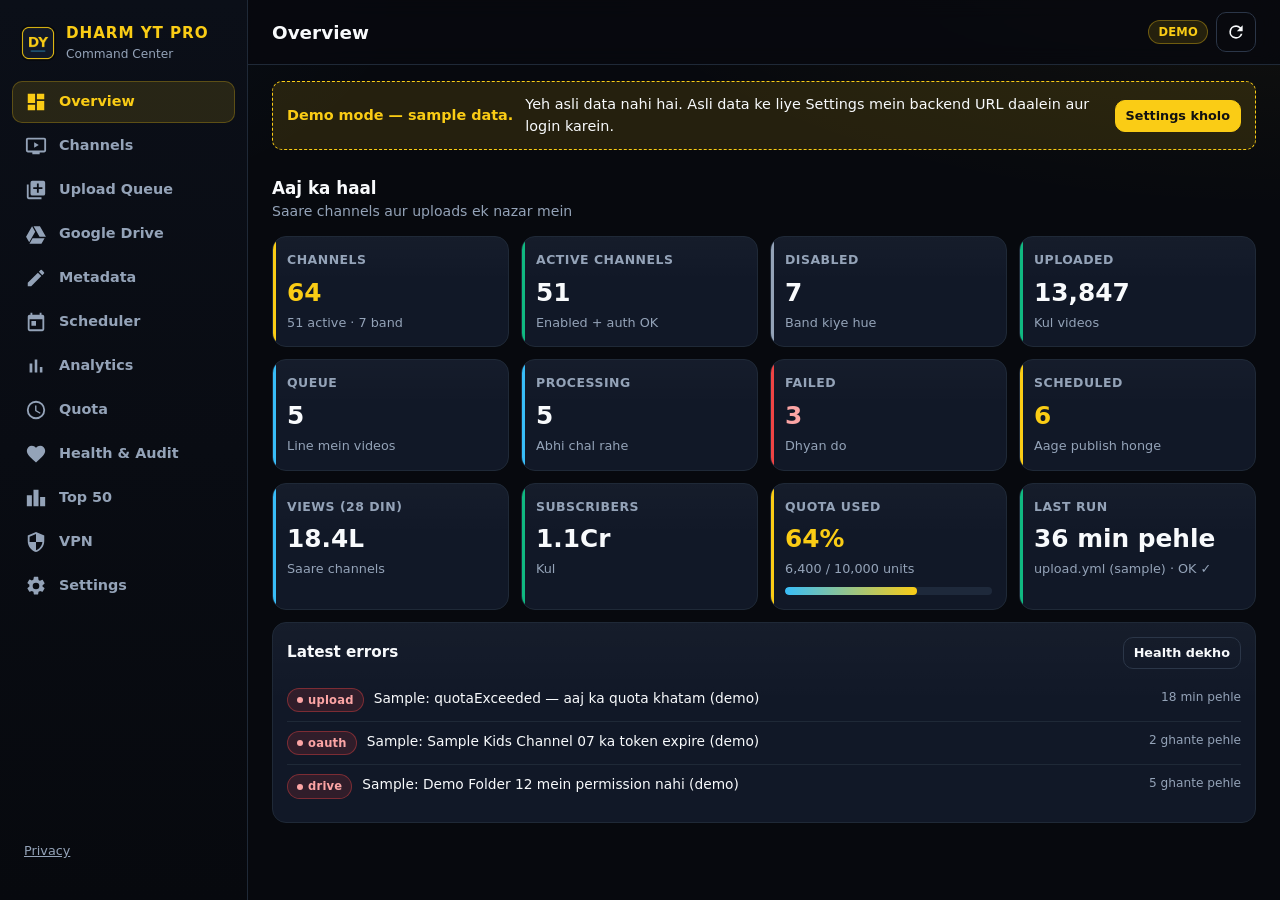
==== docs/index.html @ cf19b7e7 "Phases 3-5,8: OAuth, Drive discovery, resumable upload engine, quota, scheduler, cleanup, workflows;" ====
<!doctype html>
<html lang="hi-Latn">
<head>
  <meta charset="utf-8">
  <meta name="viewport" content="width=device-width, initial-scale=1, viewport-fit=cover">
  <meta name="theme-color" content="#07090e">
  <meta name="color-scheme" content="dark">
  <meta name="referrer" content="no-referrer">
  <meta http-equiv="Content-Security-Policy" content="object-src 'none'; base-uri 'self'; form-action 'none'">
  <meta name="robots" content="noindex, nofollow">
  <meta name="description" content="DHARM YT PRO - multi-channel YouTube upload command center">
  <title>DHARM YT PRO · Command Center</title>
  <link rel="manifest" href="manifest.json">
  <link rel="icon" type="image/png" sizes="192x192" href="icons/icon-192.png">
  <link rel="apple-touch-icon" href="icons/icon-192.png">
  <link rel="stylesheet" href="css/dashboard.css">
</head>
<body>
  <a class="skip-link" href="#main">Content par jaayein</a>

  <div class="layout">
    <aside class="sidenav" aria-label="Main navigation">
      <div class="brand">
        <img src="icons/icon-192.png" alt="" width="36" height="36">
        <div>
          <strong>DHARM YT PRO</strong>
          <span>Command Center</span>
        </div>
      </div>
      <nav id="side-nav" class="side-links"></nav>
      <p class="side-foot"><a href="privacy.html">Privacy</a></p>
    </aside>

    <div class="content">
      <header class="topbar">
        <div class="topbar-title">
          <img class="topbar-logo" src="icons/icon-192.png" alt="" width="28" height="28">
          <h1 id="page-title">Overview</h1>
        </div>
        <div class="topbar-actions">
          <span id="conn-pill" class="pill pill-muted" role="status">—</span>
          <button id="refresh-btn" class="btn btn-ghost btn-icon" type="button" aria-label="Refresh karein" title="Refresh">
            <svg viewBox="0 0 24 24" width="20" height="20" aria-hidden="true"><path fill="currentColor" d="M17.65 6.35A7.95 7.95 0 0 0 12 4a8 8 0 1 0 7.75 10h-2.08A6 6 0 1 1 12 6c1.66 0 3.14.69 4.22 1.78L13 11h7V4l-2.35 2.35z"/></svg>
          </button>
        </div>
      </header>

      <div id="demo-banner" class="demo-banner" role="status" hidden>
        <strong>Demo mode — sample data.</strong>
        <span>Yeh asli data nahi hai. Asli data ke liye Settings mein backend URL daalein aur login karein.</span>
        <a href="#settings" class="btn btn-sm btn-gold">Settings kholo</a>
      </div>

      <main id="main" tabindex="-1" aria-live="polite"></main>
    </div>
  </div>

  <nav id="bottom-nav" class="bottomnav" aria-label="Mobile navigation"></nav>

  <div id="more-sheet" class="sheet" hidden>
    <div class="sheet-backdrop" data-close="sheet"></div>
    <div class="sheet-panel" role="dialog" aria-modal="true" aria-labelledby="more-title">
      <div class="sheet-head">
        <h2 id="more-title">Saare sections</h2>
        <button class="btn btn-ghost btn-icon" type="button" data-close="sheet" aria-label="Band karein">✕</button>
      </div>
      <div id="more-links" class="sheet-grid"></div>
    </div>
  </div>

  <dialog id="confirm-dialog" class="dialog" aria-labelledby="confirm-title">
    <form method="dialog">
      <h2 id="confirm-title">Pakka?</h2>
      <p id="confirm-text"></p>
      <div class="dialog-actions">
        <button class="btn btn-ghost" value="cancel" type="submit">Nahi, ruko</button>
        <button class="btn btn-danger" value="ok" type="submit" id="confirm-ok">Haan, karo</button>
      </div>
    </form>
  </dialog>

  <div id="toasts" class="toasts" role="status" aria-live="polite"></div>

  <noscript><p class="noscript">Is dashboard ke liye JavaScript on karein.</p></noscript>

  <script src="js/components/ui.js"></script>
  <script src="js/demo-data.js"></script>
  <script src="js/api.js"></script>
  <script src="js/auth.js"></script>
  <script src="js/components/overview.js"></script>
  <script src="js/components/channels.js"></script>
  <script src="js/components/queue.js"></script>
  <script src="js/components/drive.js"></script>
  <script src="js/components/metadata.js"></script>
  <script src="js/components/scheduler.js"></script>
  <script src="js/components/analytics.js"></script>
  <script src="js/components/quota.js"></script>
  <script src="js/components/health.js"></script>
  <script src="js/components/leaderboard.js"></script>
  <script src="js/components/vpn.js"></script>
  <script src="js/components/settings.js"></script>
  <script src="js/app.js"></script>
</body>
</html>
---- docs/css/dashboard.css ----
/* DHARM YT PRO — Luxe Obsidian + Gold Command Center */
:root {
  --background: #07090e;
  --card: #111827;
  --card-2: #0d1320;
  --line: #1f2937;
  --line-2: #2b3648;
  --gold: #facc15;
  --gold-soft: rgba(250, 204, 21, 0.12);
  --cyan: #38bdf8;
  --cyan-soft: rgba(56, 189, 248, 0.12);
  --green: #10b981;
  --green-soft: rgba(16, 185, 129, 0.14);
  --red: #ef4444;
  --red-soft: rgba(239, 68, 68, 0.14);
  --orange: #fb923c;
  --text: #f8fafc;
  --muted: #94a3b8;
  --radius: 14px;
  --radius-sm: 10px;
  --shadow: 0 8px 30px rgba(0, 0, 0, 0.35);
  --font: system-ui, -apple-system, "Segoe UI", Roboto, "Noto Sans", sans-serif;
  --mono: ui-monospace, SFMono-Regular, Menlo, Consolas, monospace;
  --nav-h: 64px;
  --safe-b: env(safe-area-inset-bottom, 0px);
}

* { box-sizing: border-box; }
html, body { margin: 0; }
body {
  background:
    radial-gradient(1200px 500px at 100% -10%, rgba(250, 204, 21, 0.06), transparent 60%),
    radial-gradient(900px 400px at -10% 0%, rgba(56, 189, 248, 0.05), transparent 60%),
    var(--background);
  background-attachment: fixed;
  color: var(--text);
  font: 15px/1.5 var(--font);
  -webkit-font-smoothing: antialiased;
  min-height: 100vh;
  overflow-x: hidden;
}
img { max-width: 100%; }
a { color: var(--cyan); }
h1, h2, h3 { margin: 0; line-height: 1.25; }
h2 { font-size: 1.05rem; }
h3 { font-size: 0.95rem; }
p { margin: 0 0 0.6rem; }
.muted { color: var(--muted); }
.mono { font-family: var(--mono); font-size: 0.86em; }
.small { font-size: 0.82rem; }
[hidden] { display: none !important; }

:focus-visible { outline: 2px solid var(--gold); outline-offset: 2px; border-radius: 6px; }
.skip-link { position: absolute; left: -999px; top: 8px; background: var(--gold); color: #000; padding: 8px 12px; border-radius: 8px; z-index: 100; }
.skip-link:focus { left: 8px; }
.sr-only { position: absolute; width: 1px; height: 1px; padding: 0; margin: -1px; overflow: hidden; clip: rect(0 0 0 0); border: 0; }

/* ---------- Layout ---------- */
.layout { display: flex; min-height: 100vh; }
.sidenav { display: none; }
.content { flex: 1; min-width: 0; padding-bottom: calc(var(--nav-h) + var(--safe-b) + 16px); }

.topbar {
  position: sticky; top: 0; z-index: 20;
  display: flex; align-items: center; justify-content: space-between; gap: 10px;
  padding: 10px 16px;
  background: rgba(7, 9, 14, 0.86);
  backdrop-filter: blur(10px);
  border-bottom: 1px solid var(--line);
}
.topbar-title { display: flex; align-items: center; gap: 10px; min-width: 0; }
.topbar-title h1 { font-size: 1.15rem; white-space: nowrap; overflow: hidden; text-overflow: ellipsis; }
.topbar-logo { border-radius: 7px; flex: none; }
.topbar-actions { display: flex; align-items: center; gap: 8px; flex: none; }

main { padding: 16px; max-width: 1280px; margin: 0 auto; outline: none; }
main:focus, main:focus-visible { outline: none; }

.demo-banner {
  margin: 12px 16px 0;
  padding: 12px 14px;
  border: 1px dashed var(--gold);
  background: var(--gold-soft);
  border-radius: var(--radius-sm);
  display: flex; flex-wrap: wrap; align-items: center; gap: 6px 12px;
  font-size: 0.9rem;
}
.demo-banner strong { color: var(--gold); }
.demo-banner span { color: var(--text); flex: 1 1 220px; }

/* ---------- Bottom nav (mobile) ---------- */
.bottomnav {
  position: fixed; left: 0; right: 0; bottom: 0; z-index: 30;
  display: grid; grid-template-columns: repeat(5, 1fr);
  height: calc(var(--nav-h) + var(--safe-b));
  padding-bottom: var(--safe-b);
  background: rgba(10, 13, 21, 0.96);
  backdrop-filter: blur(10px);
  border-top: 1px solid var(--line);
}
.bottomnav a, .bottomnav button {
  display: flex; flex-direction: column; align-items: center; justify-content: center; gap: 3px;
  color: var(--muted); text-decoration: none; font: 600 0.7rem var(--font);
  background: none; border: 0; cursor: pointer; min-width: 0; padding: 4px 2px;
}
.bottomnav svg, .side-links svg, .sheet-grid svg { width: 22px; height: 22px; flex: none; }
.bottomnav [aria-current="page"] { color: var(--gold); }
.bottomnav [aria-current="page"] svg { filter: drop-shadow(0 0 6px rgba(250, 204, 21, 0.5)); }

/* ---------- Side nav (desktop) ---------- */
@media (min-width: 960px) {
  .bottomnav { display: none; }
  .content { padding-bottom: 24px; }
  .topbar-logo { display: none; }
  .sidenav {
    display: flex; flex-direction: column;
    position: sticky; top: 0; height: 100vh;
    width: 248px; flex: none;
    padding: 18px 12px;
    border-right: 1px solid var(--line);
    background: linear-gradient(180deg, #0b0f18, #07090e);
    overflow-y: auto;
  }
  .brand { display: flex; align-items: center; gap: 10px; padding: 4px 8px 18px; }
  .brand img { border-radius: 9px; }
  .brand strong { display: block; letter-spacing: 0.06em; color: var(--gold); font-size: 0.95rem; }
  .brand span { display: block; color: var(--muted); font-size: 0.76rem; }
  .side-links { display: flex; flex-direction: column; gap: 2px; }
  .side-links a {
    display: flex; align-items: center; gap: 12px;
    padding: 9px 12px; border-radius: 10px;
    color: var(--muted); text-decoration: none; font-weight: 600; font-size: 0.9rem;
    border: 1px solid transparent;
  }
  .side-links a:hover { color: var(--text); background: rgba(255, 255, 255, 0.03); }
  .side-links a[aria-current="page"] { color: var(--gold); background: var(--gold-soft); border-color: rgba(250, 204, 21, 0.25); }
  .side-foot { margin-top: auto; padding: 12px; font-size: 0.8rem; }
  .side-foot a { color: var(--muted); }
  main { padding: 24px; }
  .demo-banner { margin: 16px 24px 0; }
  .topbar { padding: 12px 24px; }
}

/* ---------- More sheet ---------- */
.sheet { position: fixed; inset: 0; z-index: 50; }
.sheet-backdrop { position: absolute; inset: 0; background: rgba(0, 0, 0, 0.6); }
.sheet-panel {
  position: absolute; left: 0; right: 0; bottom: 0;
  max-height: 80vh; overflow-y: auto;
  background: var(--card); border-top: 1px solid var(--line-2);
  border-radius: 18px 18px 0 0; padding: 16px 16px calc(16px + var(--safe-b));
  box-shadow: var(--shadow);
}
.sheet-head { display: flex; justify-content: space-between; align-items: center; margin-bottom: 12px; }
.sheet-grid { display: grid; grid-template-columns: repeat(3, 1fr); gap: 8px; }
.sheet-grid a {
  display: flex; flex-direction: column; align-items: center; gap: 6px; text-align: center;
  padding: 12px 6px; border-radius: 12px; background: var(--card-2); border: 1px solid var(--line);
  color: var(--text); text-decoration: none; font-size: 0.78rem; font-weight: 600;
}
.sheet-grid a[aria-current="page"] { border-color: var(--gold); color: var(--gold); }

/* ---------- Cards & grids ---------- */
.section-head { display: flex; flex-wrap: wrap; align-items: center; justify-content: space-between; gap: 10px; margin: 4px 0 14px; }
.section-head p { margin: 2px 0 0; color: var(--muted); font-size: 0.88rem; }
.grid { display: grid; gap: 12px; }
.grid-stats { grid-template-columns: repeat(2, minmax(0, 1fr)); }
.grid-2 { grid-template-columns: minmax(0, 1fr); }
@media (min-width: 640px) { .grid-stats { grid-template-columns: repeat(3, minmax(0, 1fr)); } }
@media (min-width: 1100px) {
  .grid-stats { grid-template-columns: repeat(4, minmax(0, 1fr)); }
  .grid-2 { grid-template-columns: repeat(2, minmax(0, 1fr)); }
}

.card {
  background: linear-gradient(180deg, rgba(255, 255, 255, 0.02), transparent 40%), var(--card);
  border: 1px solid var(--line);
  border-radius: var(--radius);
  padding: 14px;
  min-width: 0;
}
.card-head { display: flex; align-items: center; justify-content: space-between; gap: 8px; margin-bottom: 10px; flex-wrap: wrap; }
.stack > * + * { margin-top: 12px; }

.stat { position: relative; overflow: hidden; }
.stat::after { content: ""; position: absolute; left: 0; top: 0; bottom: 0; width: 3px; background: var(--accent, var(--gold)); }
.stat-label { color: var(--muted); font-size: 0.78rem; font-weight: 600; text-transform: uppercase; letter-spacing: 0.04em; }
.stat-value { font-size: 1.55rem; font-weight: 750; margin-top: 4px; font-variant-numeric: tabular-nums; overflow-wrap: anywhere; }
.stat-sub { color: var(--muted); font-size: 0.8rem; margin-top: 2px; overflow-wrap: anywhere; }
.accent-gold { --accent: var(--gold); }
.accent-cyan { --accent: var(--cyan); }
.accent-green { --accent: var(--green); }
.accent-red { --accent: var(--red); }
.accent-muted { --accent: var(--muted); }
.stat.accent-gold .stat-value { color: var(--gold); }
.stat.accent-red .stat-value { color: #fca5a5; }

/* ---------- Buttons & form ---------- */
.btn {
  display: inline-flex; align-items: center; justify-content: center; gap: 6px;
  min-height: 40px; padding: 8px 14px;
  border-radius: 10px; border: 1px solid var(--line-2);
  background: #172033; color: var(--text);
  font: 600 0.88rem var(--font); cursor: pointer; text-decoration: none;
  transition: background 0.15s, border-color 0.15s, transform 0.05s;
}
.btn:hover { border-color: #3b4a63; background: #1b263b; }
.btn:active { transform: translateY(1px); }
.btn[disabled], .btn[aria-disabled="true"] { opacity: 0.5; cursor: not-allowed; }
.btn-gold { background: var(--gold); color: #111; border-color: var(--gold); }
.btn-gold:hover { background: #fde047; border-color: #fde047; }
.btn-cyan { background: var(--cyan-soft); color: var(--cyan); border-color: rgba(56, 189, 248, 0.4); }
.btn-danger { background: var(--red-soft); color: #fca5a5; border-color: rgba(239, 68, 68, 0.45); }
.btn-danger:hover { background: rgba(239, 68, 68, 0.25); }
.btn-ghost { background: transparent; border-color: var(--line-2); }
.btn-sm { min-height: 32px; padding: 4px 10px; font-size: 0.8rem; }
.btn-icon { width: 40px; padding: 0; }
.btn-row { display: flex; flex-wrap: wrap; gap: 8px; }

.field { display: flex; flex-direction: column; gap: 6px; min-width: 0; }
.field label, .field .label { font-weight: 600; font-size: 0.85rem; }
.field-row { display: flex; justify-content: space-between; align-items: baseline; gap: 8px; }
.form-grid { display: grid; gap: 14px; grid-template-columns: minmax(0, 1fr); }
@media (min-width: 720px) { .form-grid.two { grid-template-columns: repeat(2, minmax(0, 1fr)); } .span-2 { grid-column: 1 / -1; } }
input, select, textarea {
  width: 100%; min-height: 42px;
  background: var(--card-2); color: var(--text);
  border: 1px solid var(--line-2); border-radius: 10px;
  padding: 9px 12px; font: 0.92rem var(--font);
}
textarea { min-height: 120px; resize: vertical; }
input:focus, select:focus, textarea:focus { outline: none; border-color: var(--gold); box-shadow: 0 0 0 3px var(--gold-soft); }
input::placeholder, textarea::placeholder { color: #64748b; }
input[type="checkbox"] { width: auto; min-height: 0; }
.hint { color: var(--muted); font-size: 0.78rem; }
.counter { font-variant-numeric: tabular-nums; color: var(--muted); font-size: 0.78rem; }
.counter.warn { color: var(--gold); }
.counter.over { color: var(--red); font-weight: 700; }
.input-error { border-color: var(--red) !important; }
.error-text { color: #fca5a5; font-size: 0.8rem; }

.search { position: relative; flex: 1 1 220px; }
.search input { padding-left: 36px; }
.search svg { position: absolute; left: 11px; top: 50%; transform: translateY(-50%); width: 18px; height: 18px; color: var(--muted); }

/* Toggle switch */
.switch { position: relative; display: inline-flex; align-items: center; gap: 8px; cursor: pointer; }
.switch input { position: absolute; opacity: 0; width: 44px; height: 26px; margin: 0; cursor: pointer; }
.switch .track { width: 44px; height: 26px; border-radius: 999px; background: #273244; border: 1px solid var(--line-2); position: relative; transition: background 0.15s; flex: none; }
.switch .track::after { content: ""; position: absolute; top: 3px; left: 3px; width: 18px; height: 18px; border-radius: 50%; background: var(--muted); transition: transform 0.15s, background 0.15s; }
.switch input:checked + .track { background: var(--green-soft); border-color: var(--green); }
.switch input:checked + .track::after { transform: translateX(18px); background: var(--green); }
.switch input:focus-visible + .track { outline: 2px solid var(--gold); outline-offset: 2px; }
.switch input:disabled + .track { opacity: 0.5; }

/* Segmented control */
.segmented { display: inline-flex; flex-wrap: wrap; gap: 4px; padding: 4px; background: var(--card-2); border: 1px solid var(--line); border-radius: 12px; }
.card > .segmented { display: flex; }
.card > .segmented button { flex: 1 1 auto; }
.segmented button { border: 0; background: transparent; color: var(--muted); font: 600 0.82rem var(--font); padding: 7px 12px; border-radius: 8px; cursor: pointer; min-height: 34px; }
.segmented button[aria-pressed="true"] { background: var(--gold); color: #111; }

/* ---------- Chips & pills ---------- */
.chip, .pill {
  display: inline-flex; align-items: center; gap: 5px;
  padding: 2px 9px; border-radius: 999px;
  font-size: 0.72rem; font-weight: 700; letter-spacing: 0.02em; white-space: nowrap;
  border: 1px solid transparent; line-height: 1.6;
}
.chip::before { content: ""; width: 6px; height: 6px; border-radius: 50%; background: currentColor; }
.chip-muted, .pill-muted { color: var(--muted); background: rgba(148, 163, 184, 0.12); border-color: rgba(148, 163, 184, 0.25); }
.chip-cyan { color: var(--cyan); background: var(--cyan-soft); border-color: rgba(56, 189, 248, 0.35); }
.chip-gold, .pill-gold { color: var(--gold); background: var(--gold-soft); border-color: rgba(250, 204, 21, 0.35); }
.chip-green, .pill-green { color: #34d399; background: var(--green-soft); border-color: rgba(16, 185, 129, 0.4); }
.chip-red, .pill-red { color: #fca5a5; background: var(--red-soft); border-color: rgba(239, 68, 68, 0.4); }
.chip-orange { color: var(--orange); background: rgba(251, 146, 60, 0.12); border-color: rgba(251, 146, 60, 0.35); }
.chip-live::before { animation: pulse 1.4s infinite; }
@keyframes pulse { 50% { opacity: 0.3; } }

/* ---------- Lists ---------- */
.list { list-style: none; margin: 0; padding: 0; display: flex; flex-direction: column; gap: 10px; }
.item {
  display: flex; gap: 12px; align-items: center;
  padding: 12px; border-radius: 12px; background: var(--card); border: 1px solid var(--line); min-width: 0;
}
.item-main { flex: 1; min-width: 0; }
.item-title { font-weight: 650; overflow: hidden; text-overflow: ellipsis; white-space: nowrap; }
.item-meta { display: flex; flex-wrap: wrap; gap: 4px 10px; color: var(--muted); font-size: 0.8rem; margin-top: 3px; }
.item-meta span { overflow-wrap: anywhere; }
.item-side { display: flex; flex-direction: column; align-items: flex-end; gap: 6px; flex: none; }
.item.disabled-row { opacity: 0.72; }

.avatar {
  width: 44px; height: 44px; border-radius: 50%; flex: none; object-fit: cover;
  display: inline-flex; align-items: center; justify-content: center;
  font-weight: 800; font-size: 0.95rem; color: #111;
  background: linear-gradient(135deg, var(--gold), #f59e0b);
  border: 2px solid rgba(250, 204, 21, 0.35);
}
.avatar.c1 { background: linear-gradient(135deg, var(--cyan), #6366f1); }
.avatar.c2 { background: linear-gradient(135deg, #34d399, #0ea5e9); }
.avatar.c3 { background: linear-gradient(135deg, #f472b6, #facc15); }

.progress { height: 8px; background: #1e293b; border-radius: 999px; overflow: hidden; margin-top: 8px; }
.progress > span { display: block; height: 100%; width: 0; background: linear-gradient(90deg, var(--cyan), var(--gold)); border-radius: inherit; transition: width 0.4s; }
.progress.ok > span { background: var(--green); }
.progress.bad > span { background: var(--red); }
.progress.lg { height: 14px; }

/* ---------- Tables ---------- */
.table-wrap { overflow-x: auto; border: 1px solid var(--line); border-radius: var(--radius); background: var(--card); -webkit-overflow-scrolling: touch; }
table { width: 100%; border-collapse: collapse; font-size: 0.88rem; }
th, td { text-align: left; padding: 10px 12px; border-bottom: 1px solid var(--line); white-space: nowrap; }
th { color: var(--muted); font-size: 0.74rem; text-transform: uppercase; letter-spacing: 0.05em; background: var(--card-2); position: sticky; top: 0; }
td.num, th.num { text-align: right; font-variant-numeric: tabular-nums; }
tr:last-child td { border-bottom: 0; }
th button.sort { all: unset; cursor: pointer; display: inline-flex; gap: 4px; align-items: center; }
th button.sort:focus-visible { outline: 2px solid var(--gold); border-radius: 4px; }
th[aria-sort="ascending"] , th[aria-sort="descending"] { color: var(--gold); }
.rank { font-weight: 800; color: var(--muted); width: 2.5em; }
.rank.top { color: var(--gold); }
.cell-name { display: flex; align-items: center; gap: 10px; max-width: 260px; }
.cell-name span { overflow: hidden; text-overflow: ellipsis; }
.cell-name .avatar { width: 30px; height: 30px; font-size: 0.72rem; border-width: 1px; }

/* ---------- Charts ---------- */
.bars { display: flex; align-items: flex-end; gap: 3px; height: 150px; padding-top: 6px; }
.bars .bar { flex: 1; min-width: 2px; background: linear-gradient(180deg, var(--gold), rgba(250, 204, 21, 0.25)); border-radius: 4px 4px 0 0; position: relative; }
.bars .bar.null { background: repeating-linear-gradient(45deg, #1e293b, #1e293b 3px, #273244 3px, #273244 6px); height: 6px !important; }
.bars-axis { display: flex; justify-content: space-between; color: var(--muted); font-size: 0.72rem; margin-top: 6px; }
.meter { display: grid; grid-template-columns: 1fr; gap: 6px; }
.ring { width: 140px; height: 140px; margin: 0 auto; }

/* ---------- States ---------- */
.state { text-align: center; padding: 32px 16px; color: var(--muted); border: 1px dashed var(--line-2); border-radius: var(--radius); background: rgba(17, 24, 39, 0.5); }
.state h3 { color: var(--text); margin-bottom: 6px; }
.state.error { border-color: rgba(239, 68, 68, 0.5); background: var(--red-soft); }
.state.error h3 { color: #fca5a5; }
.state .btn { margin-top: 12px; }
.skeleton { background: linear-gradient(90deg, #111827 0%, #1b2436 50%, #111827 100%); background-size: 200% 100%; animation: shimmer 1.2s infinite; border-radius: var(--radius); min-height: 92px; border: 1px solid var(--line); }
@keyframes shimmer { to { background-position: -200% 0; } }
.spinner { width: 16px; height: 16px; border: 2px solid currentColor; border-right-color: transparent; border-radius: 50%; animation: spin 0.7s linear infinite; display: inline-block; }
@keyframes spin { to { transform: rotate(360deg); } }

/* ---------- Errors list ---------- */
.err-list { list-style: none; margin: 0; padding: 0; }
.err-list li { padding: 9px 0; border-bottom: 1px solid var(--line); font-size: 0.86rem; display: flex; gap: 10px; align-items: flex-start; }
.err-list li:last-child { border-bottom: 0; }
.err-list .when { color: var(--muted); font-size: 0.76rem; white-space: nowrap; }
.err-list .msg { flex: 1; min-width: 0; overflow-wrap: anywhere; }

.kv { display: grid; grid-template-columns: auto minmax(0, 1fr); gap: 8px 14px; font-size: 0.88rem; margin: 0; }
.kv dt { color: var(--muted); }
.kv dd { margin: 0; overflow-wrap: anywhere; text-align: right; }

.tag-list { display: flex; flex-wrap: wrap; gap: 6px; }
.tag { background: var(--cyan-soft); color: var(--cyan); border: 1px solid rgba(56, 189, 248, 0.3); padding: 2px 8px 2px 10px; border-radius: 999px; font-size: 0.78rem; display: inline-flex; align-items: center; gap: 4px; }
.tag button { all: unset; cursor: pointer; padding: 0 3px; color: var(--muted); font-weight: 700; }
.tag button:focus-visible { outline: 2px solid var(--gold); }

/* ---------- Dialog & toast ---------- */
.dialog { background: var(--card); color: var(--text); border: 1px solid var(--line-2); border-radius: 16px; padding: 20px; width: min(92vw, 420px); box-shadow: var(--shadow); }
.dialog::backdrop { background: rgba(0, 0, 0, 0.65); }
.dialog h2 { margin-bottom: 8px; color: var(--gold); }
.dialog p { color: var(--muted); overflow-wrap: anywhere; }
.dialog-actions { display: flex; justify-content: flex-end; gap: 8px; margin-top: 16px; flex-wrap: wrap; }

.toasts { position: fixed; left: 50%; transform: translateX(-50%); bottom: calc(var(--nav-h) + var(--safe-b) + 12px); z-index: 60; display: flex; flex-direction: column; gap: 8px; width: min(92vw, 420px); pointer-events: none; }
@media (min-width: 960px) { .toasts { bottom: 20px; left: auto; right: 20px; transform: none; } }
.toast { pointer-events: auto; background: #172033; border: 1px solid var(--line-2); border-left: 4px solid var(--cyan); border-radius: 10px; padding: 10px 14px; box-shadow: var(--shadow); font-size: 0.88rem; }
.toast.ok { border-left-color: var(--green); }
.toast.err { border-left-color: var(--red); }
.toast.warn { border-left-color: var(--gold); }

.noscript { padding: 20px; text-align: center; }
.callout { padding: 12px 14px; border-radius: var(--radius-sm); background: var(--cyan-soft); border: 1px solid rgba(56, 189, 248, 0.3); font-size: 0.86rem; }
.callout.warn { background: var(--gold-soft); border-color: rgba(250, 204, 21, 0.35); }
.callout.bad { background: var(--red-soft); border-color: rgba(239, 68, 68, 0.4); }
.divider { height: 1px; background: var(--line); margin: 14px 0; }

/* ---------- Privacy doc page ---------- */
.doc-page main.doc { max-width: 760px; margin: 0 auto; padding: 24px 18px 60px; }
.doc h1 { color: var(--gold); margin: 12px 0 4px; }
.doc h2 { margin: 22px 0 8px; color: var(--text); }
.doc li { margin-bottom: 6px; color: #cbd5e1; }
.doc p { color: #cbd5e1; }

@media (max-width: 420px) {
  .segmented button { padding: 7px 9px; }
  .stat-value { font-size: 1.35rem; }
  .cell-name { max-width: 170px; }
  th, td { padding: 9px 10px; }
}
body.route-settings .demo-banner .btn { display: none; }

@media (prefers-reduced-motion: reduce) {
  *, *::before, *::after { animation: none !important; transition: none !important; }
}
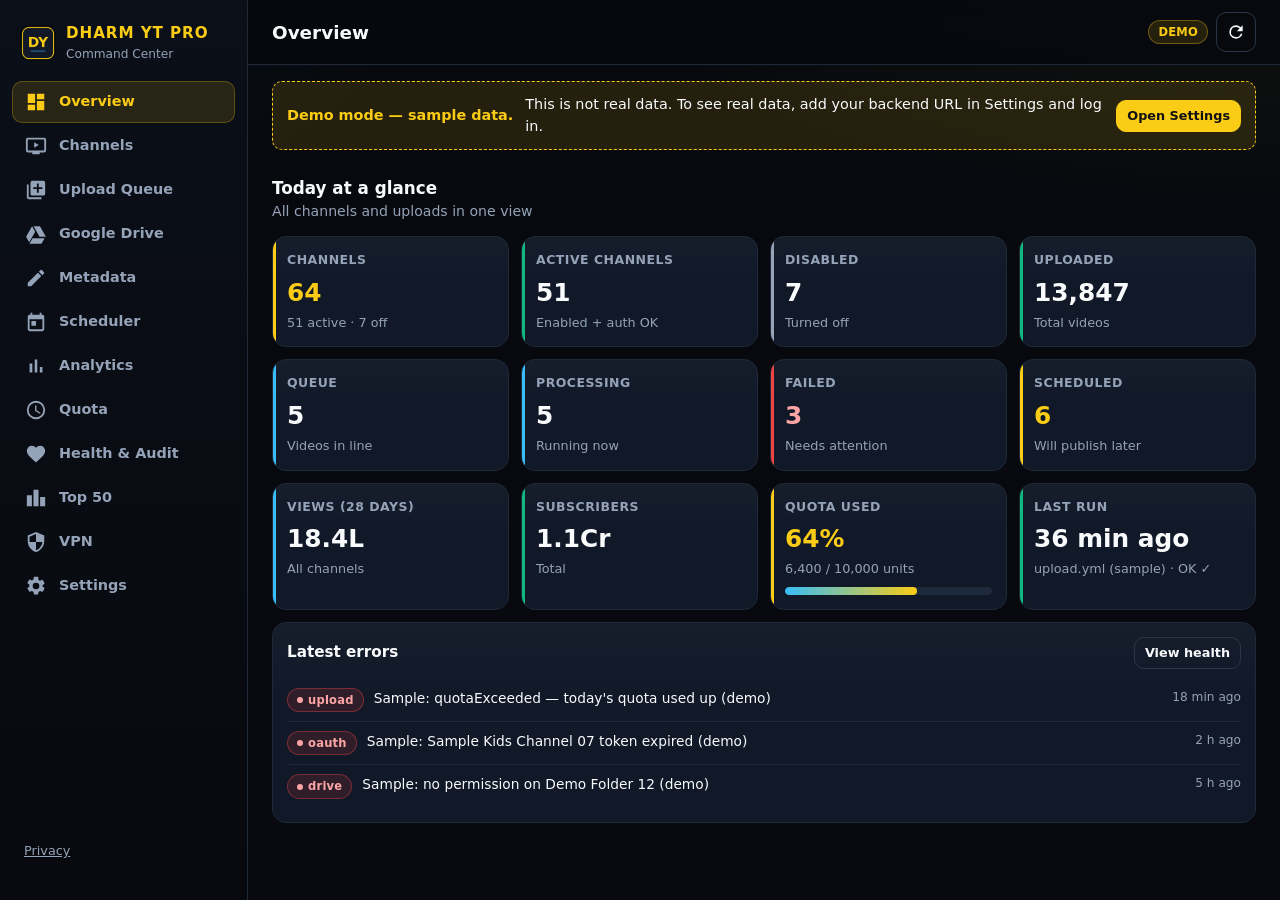
==== commit e3231659: "English everywhere; Phase 9: per-channel WireGuard VPN with matrix upload workflow" ====
--- a/docs/index.html
+++ b/docs/index.html
@@ -1,5 +1,5 @@
 <!doctype html>
-<html lang="hi-Latn">
+<html lang="en">
 <head>
   <meta charset="utf-8">
   <meta name="viewport" content="width=device-width, initial-scale=1, viewport-fit=cover">
@@ -16,7 +16,7 @@
   <link rel="stylesheet" href="css/dashboard.css">
 </head>
 <body>
-  <a class="skip-link" href="#main">Content par jaayein</a>
+  <a class="skip-link" href="#main">Skip to content</a>
 
   <div class="layout">
     <aside class="sidenav" aria-label="Main navigation">
@@ -39,7 +39,7 @@
         </div>
         <div class="topbar-actions">
           <span id="conn-pill" class="pill pill-muted" role="status">—</span>
-          <button id="refresh-btn" class="btn btn-ghost btn-icon" type="button" aria-label="Refresh karein" title="Refresh">
+          <button id="refresh-btn" class="btn btn-ghost btn-icon" type="button" aria-label="Refresh" title="Refresh">
             <svg viewBox="0 0 24 24" width="20" height="20" aria-hidden="true"><path fill="currentColor" d="M17.65 6.35A7.95 7.95 0 0 0 12 4a8 8 0 1 0 7.75 10h-2.08A6 6 0 1 1 12 6c1.66 0 3.14.69 4.22 1.78L13 11h7V4l-2.35 2.35z"/></svg>
           </button>
         </div>
@@ -47,8 +47,8 @@
 
       <div id="demo-banner" class="demo-banner" role="status" hidden>
         <strong>Demo mode — sample data.</strong>
-        <span>Yeh asli data nahi hai. Asli data ke liye Settings mein backend URL daalein aur login karein.</span>
-        <a href="#settings" class="btn btn-sm btn-gold">Settings kholo</a>
+        <span>This is not real data. To see real data, add your backend URL in Settings and log in.</span>
+        <a href="#settings" class="btn btn-sm btn-gold">Open Settings</a>
       </div>
 
       <main id="main" tabindex="-1" aria-live="polite"></main>
@@ -61,8 +61,8 @@
     <div class="sheet-backdrop" data-close="sheet"></div>
     <div class="sheet-panel" role="dialog" aria-modal="true" aria-labelledby="more-title">
       <div class="sheet-head">
-        <h2 id="more-title">Saare sections</h2>
-        <button class="btn btn-ghost btn-icon" type="button" data-close="sheet" aria-label="Band karein">✕</button>
+        <h2 id="more-title">All sections</h2>
+        <button class="btn btn-ghost btn-icon" type="button" data-close="sheet" aria-label="Close">✕</button>
       </div>
       <div id="more-links" class="sheet-grid"></div>
     </div>
@@ -70,18 +70,18 @@
 
   <dialog id="confirm-dialog" class="dialog" aria-labelledby="confirm-title">
     <form method="dialog">
-      <h2 id="confirm-title">Pakka?</h2>
+      <h2 id="confirm-title">Are you sure?</h2>
       <p id="confirm-text"></p>
       <div class="dialog-actions">
-        <button class="btn btn-ghost" value="cancel" type="submit">Nahi, ruko</button>
-        <button class="btn btn-danger" value="ok" type="submit" id="confirm-ok">Haan, karo</button>
+        <button class="btn btn-ghost" value="cancel" type="submit">No, cancel</button>
+        <button class="btn btn-danger" value="ok" type="submit" id="confirm-ok">Yes, continue</button>
       </div>
     </form>
   </dialog>
 
   <div id="toasts" class="toasts" role="status" aria-live="polite"></div>
 
-  <noscript><p class="noscript">Is dashboard ke liye JavaScript on karein.</p></noscript>
+  <noscript><p class="noscript">Please enable JavaScript to use this dashboard.</p></noscript>
 
   <script src="js/components/ui.js"></script>
   <script src="js/demo-data.js"></script>
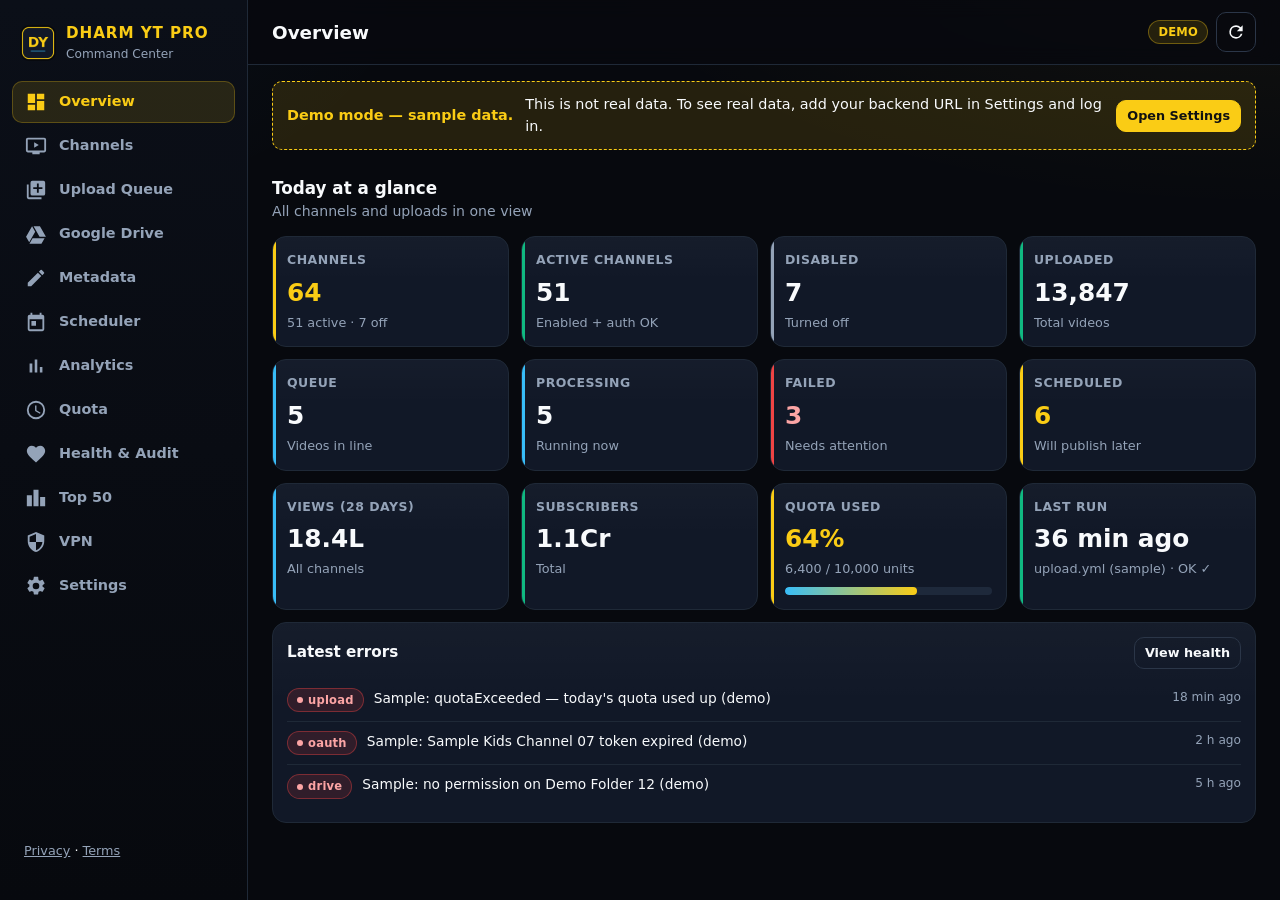
==== commit b2ae76f0: "Terms page, privacy policy describes Gemini video use, US trends default" ====
--- a/docs/index.html
+++ b/docs/index.html
@@ -28,7 +28,7 @@
         </div>
       </div>
       <nav id="side-nav" class="side-links"></nav>
-      <p class="side-foot"><a href="privacy.html">Privacy</a></p>
+      <p class="side-foot"><a href="privacy.html">Privacy</a> · <a href="terms.html">Terms</a></p>
     </aside>
 
     <div class="content">
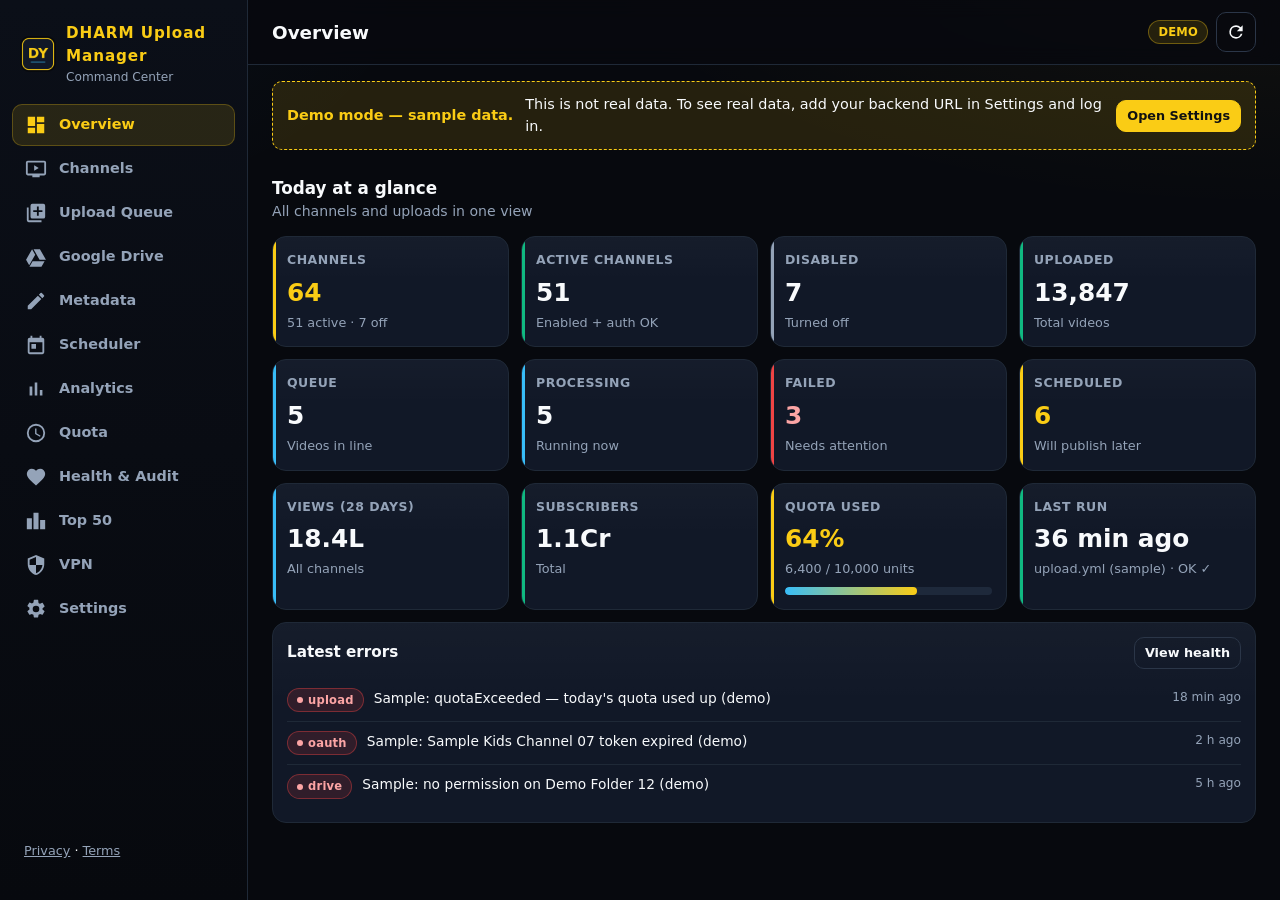
==== commit aa737ee0: "Public app name: DHARM Upload Manager" ====
--- a/docs/index.html
+++ b/docs/index.html
@@ -8,8 +8,8 @@
   <meta name="referrer" content="no-referrer">
   <meta http-equiv="Content-Security-Policy" content="object-src 'none'; base-uri 'self'; form-action 'none'">
   <meta name="robots" content="noindex, nofollow">
-  <meta name="description" content="DHARM YT PRO - multi-channel YouTube upload command center">
-  <title>DHARM YT PRO · Command Center</title>
+  <meta name="description" content="DHARM Upload Manager - multi-channel video upload scheduler">
+  <title>DHARM Upload Manager · Command Center</title>
   <link rel="manifest" href="manifest.json">
   <link rel="icon" type="image/png" sizes="192x192" href="icons/icon-192.png">
   <link rel="apple-touch-icon" href="icons/icon-192.png">
@@ -23,7 +23,7 @@
       <div class="brand">
         <img src="icons/icon-192.png" alt="" width="36" height="36">
         <div>
-          <strong>DHARM YT PRO</strong>
+          <strong>DHARM Upload Manager</strong>
           <span>Command Center</span>
         </div>
       </div>
